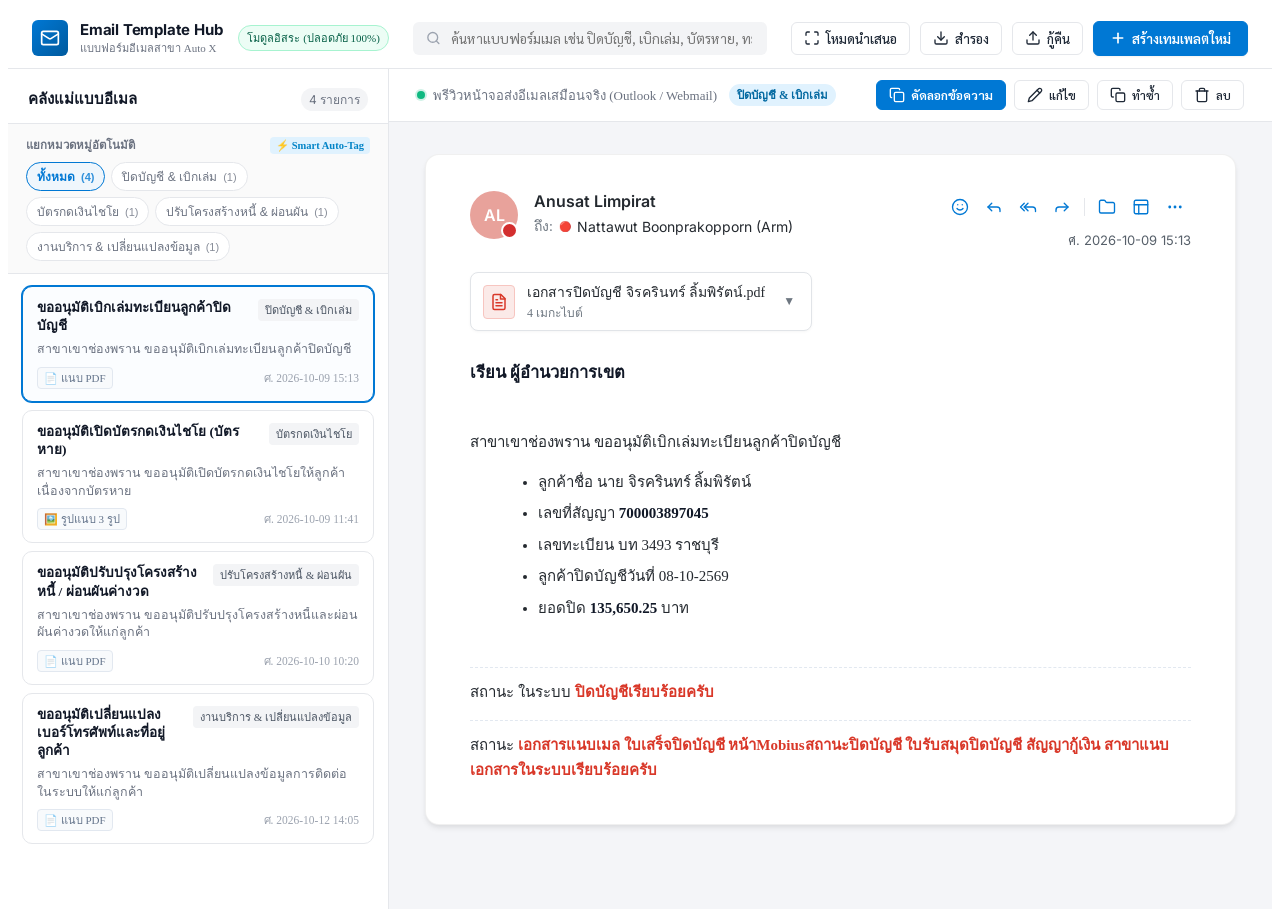
==== email-templates.html @ 595d5ddd "feat: เพิ่มโมดูลรวบรวมรูปแบบอีเมล Outlook และขออนุมัติ พร้อมระบบวางข้อความและเริ่มหน้าเปล่า" ====
<!DOCTYPE html>
<html lang="th">
<head>
  <meta charset="UTF-8">
  <meta name="viewport" content="width=device-width, initial-scale=1.0">
  <title>Email Template Hub — ศูนย์รวมรูปแบบอีเมลสาขาเงินไชโย</title>
  <meta name="description" content="ระบบจัดการและจำลองรูปแบบอีเมลสาขาเพื่อการนำเสนอและขออนุมัติ แยกหมวดหมู่อัตโนมัติ คัดลอกไปใช้งานได้ทันที">
  <link rel="preconnect" href="https://fonts.googleapis.com">
  <link rel="preconnect" href="https://fonts.gstatic.com" crossorigin>
  <link href="https://fonts.googleapis.com/css2?family=Sarabun:wght@300;400;500;600;700&family=Inter:wght@400;500;600;700&display=swap" rel="stylesheet">
  <link rel="stylesheet" href="email-templates.css">
</head>
<body>

  <!-- Top App Bar -->
  <header class="app-header">
    <div class="header-left">
      <div class="app-logo">
        <div class="logo-badge">
          <svg xmlns="http://www.w3.org/2000/svg" width="20" height="20" viewBox="0 0 24 24" fill="none" stroke="currentColor" stroke-width="2" stroke-linecap="round" stroke-linejoin="round"><rect width="20" height="16" x="2" y="4" rx="2"/><path d="m22 7-8.97 5.7a1.94 1.94 0 0 1-2.06 0L2 7"/></svg>
        </div>
        <div class="logo-titles">
          <span class="logo-brand">Email Template Hub</span>
          <span class="logo-sub">แบบฟอร์มอีเมลสาขา Auto X</span>
        </div>
      </div>
      <span class="tag-standalone">โมดูลอิสระ (ปลอดภัย 100%)</span>
    </div>

    <div class="header-center">
      <div class="search-box">
        <svg xmlns="http://www.w3.org/2000/svg" width="16" height="16" viewBox="0 0 24 24" fill="none" stroke="currentColor" stroke-width="2.2" stroke-linecap="round" stroke-linejoin="round"><circle cx="11" cy="11" r="8"/><path d="m21 21-4.3-4.3"/></svg>
        <input type="text" id="global-search" placeholder="ค้นหาแบบฟอร์มเมล เช่น ปิดบัญชี, เบิกเล่ม, บัตรหาย, ทะเบียน...">
        <button id="clear-search" class="btn-icon-subtle" title="ล้างการค้นหา" style="display:none;">✕</button>
      </div>
    </div>

    <div class="header-right">
      <button id="btn-presentation-mode" class="header-action-btn" title="เปิดโหมดนำเสนอเต็มจอ (Focus / Fullscreen)">
        <svg xmlns="http://www.w3.org/2000/svg" width="16" height="16" viewBox="0 0 24 24" fill="none" stroke="currentColor" stroke-width="2" stroke-linecap="round" stroke-linejoin="round"><path d="M8 3H5a2 2 0 0 0-2 2v3"/><path d="M21 8V5a2 2 0 0 0-2-2h-3"/><path d="M3 16v3a2 2 0 0 0 2 2h3"/><path d="M16 21h3a2 2 0 0 0 2-2v-3"/></svg>
        <span>โหมดนำเสนอ</span>
      </button>

      <button id="btn-export-data" class="header-action-btn" title="สำรองข้อมูลทั้งหมด (Export JSON)">
        <svg xmlns="http://www.w3.org/2000/svg" width="16" height="16" viewBox="0 0 24 24" fill="none" stroke="currentColor" stroke-width="2" stroke-linecap="round" stroke-linejoin="round"><path d="M21 15v4a2 2 0 0 1-2 2H5a2 2 0 0 1-2-2v-4"/><polyline points="7 10 12 15 17 10"/><line x1="12" x2="12" y1="15" y2="3"/></svg>
        <span>สำรอง</span>
      </button>

      <button id="btn-import-data" class="header-action-btn" title="กู้คืนข้อมูล (Import JSON)">
        <svg xmlns="http://www.w3.org/2000/svg" width="16" height="16" viewBox="0 0 24 24" fill="none" stroke="currentColor" stroke-width="2" stroke-linecap="round" stroke-linejoin="round"><path d="M12 3v12"/><polyline points="17 8 12 3 7 8"/><path d="M21 15v4a2 2 0 0 1-2 2H5a2 2 0 0 1-2-2v-4"/></svg>
        <span>กู้คืน</span>
      </button>
      <input type="file" id="file-import-input" accept=".json" style="display:none;">

      <button id="btn-new-template" class="btn-primary" title="เพิ่มแบบฟอร์มอีเมลใหม่">
        <svg xmlns="http://www.w3.org/2000/svg" width="16" height="16" viewBox="0 0 24 24" fill="none" stroke="currentColor" stroke-width="2.5" stroke-linecap="round" stroke-linejoin="round"><line x1="12" y1="5" x2="12" y2="19"></line><line x1="5" y1="12" x2="19" y2="12"></line></svg>
        <span>สร้างเทมเพลตใหม่</span>
      </button>
    </div>
  </header>

  <!-- Main Work Area -->
  <div class="app-layout" id="app-layout">
    
    <!-- Sidebar: Template Catalog & Auto-Categories -->
    <aside class="app-sidebar" id="app-sidebar">
      <div class="sidebar-header">
        <div class="sidebar-title-row">
          <span class="sidebar-title">คลังแม่แบบอีเมล</span>
          <span class="badge-count" id="total-template-count">0 รายการ</span>
        </div>
      </div>

      <!-- Category Filter Pills (Auto-generated) -->
      <div class="category-nav-section">
        <div class="category-nav-label">
          <span>แยกหมวดหมู่อัตโนมัติ</span>
          <span class="auto-tag-indicator">⚡ Smart Auto-Tag</span>
        </div>
        <div class="category-pills" id="category-pills">
          <!-- Rendered by JS -->
        </div>
      </div>

      <!-- Template List Items -->
      <div class="template-list-scroll">
        <div class="template-list" id="template-list">
          <!-- Rendered by JS -->
        </div>
        <div class="empty-list" id="empty-list" style="display:none;">
          <p>ไม่พบรูปแบบอีเมลที่ค้นหา</p>
          <small>ลองเปลี่ยนคำค้นหา หรือกดปุ่ม "สร้างเทมเพลตใหม่"</small>
        </div>
      </div>
    </aside>

    <!-- Main Content: Realistic Email Preview Stage -->
    <main class="preview-stage">
      
      <!-- Sticky Action Bar for Email -->
      <div class="preview-toolbar">
        <div class="toolbar-left">
          <span class="preview-mode-tag">
            <span class="live-dot"></span> พรีวิวหน้าจอส่งอีเมลเสมือนจริง (Outlook / Webmail)
          </span>
          <span class="current-cat-badge" id="preview-category-badge">หมวดหมู่</span>
        </div>
        <div class="toolbar-right">
          <button id="btn-copy-email" class="tool-btn tool-btn-primary" title="คัดลอกข้อความทั้งหมดพร้อมรูปแบบ ไปวางใน Outlook ได้ทันที">
            <svg xmlns="http://www.w3.org/2000/svg" width="16" height="16" viewBox="0 0 24 24" fill="none" stroke="currentColor" stroke-width="2" stroke-linecap="round" stroke-linejoin="round"><rect width="14" height="14" x="8" y="8" rx="2" ry="2"/><path d="M4 16c-1.1 0-2-.9-2-2V4c0-1.1.9-2 2-2h10c1.1 0 2 .9 2 2"/></svg>
            <span>คัดลอกข้อความ</span>
          </button>

          <button id="btn-edit-current" class="tool-btn" title="แก้ไขข้อมูลเทมเพลตนี้">
            <svg xmlns="http://www.w3.org/2000/svg" width="16" height="16" viewBox="0 0 24 24" fill="none" stroke="currentColor" stroke-width="2" stroke-linecap="round" stroke-linejoin="round"><path d="M17 3a2.85 2.83 0 1 1 4 4L7.5 20.5 2 22l1.5-5.5Z"/><path d="m15 5 4 4"/></svg>
            <span>แก้ไข</span>
          </button>

          <button id="btn-duplicate-current" class="tool-btn" title="คัดลอกเป็นเทมเพลตใหม่">
            <svg xmlns="http://www.w3.org/2000/svg" width="16" height="16" viewBox="0 0 24 24" fill="none" stroke="currentColor" stroke-width="2" stroke-linecap="round" stroke-linejoin="round"><rect width="13" height="13" x="9" y="9" rx="2" ry="2"/><path d="M5 15H4a2 2 0 0 1-2-2V4a2 2 0 0 1 2-2h9a2 2 0 0 1 2 2v1"/></svg>
            <span>ทำซ้ำ</span>
          </button>

          <button id="btn-delete-current" class="tool-btn tool-btn-danger" title="ลบเทมเพลตนี้">
            <svg xmlns="http://www.w3.org/2000/svg" width="16" height="16" viewBox="0 0 24 24" fill="none" stroke="currentColor" stroke-width="2" stroke-linecap="round" stroke-linejoin="round"><path d="M3 6h18"/><path d="M19 6v14c0 1-1 2-2 2H7c-1 0-2-1-2-2V6"/><path d="M8 6V4c0-1 1-2 2-2h4c1 0 2 1 2 2v2"/></svg>
            <span>ลบ</span>
          </button>
        </div>
      </div>

      <!-- The Realistic Outlook Mail Container (Matches User's Screenshots Exactly!) -->
      <div class="mail-viewport-wrapper">
        <div class="outlook-mail-card" id="outlook-mail-card">
          
          <!-- Empty State (When starting blank / no template selected) -->
          <div class="mail-empty-state" id="mail-empty-state" style="display:none;text-align:center;padding:50px 20px;">
            <div style="font-size:46px;margin-bottom:12px;">📋</div>
            <h3 style="font-size:18px;font-weight:700;color:#1e293b;margin-bottom:8px;">หน้าเปล่าพร้อมใช้งาน (รวบรวมอีเมล)</h3>
            <p style="font-size:14px;color:#64748b;max-width:440px;margin:0 auto 20px;line-height:1.6;">
              นำข้อความอีเมลที่คุณเคยส่งไว้ใน Outlook มาแปะวางเพื่อรวบรวมจัดเก็บไว้ที่นี่ได้ทันที คัดลอกและค้นหาง่าย
            </p>
            <button type="button" id="btn-empty-add-first" class="btn-primary" style="margin:0 auto;display:inline-flex;align-items:center;gap:6px;cursor:pointer;padding:10px 22px;">
              <svg xmlns="http://www.w3.org/2000/svg" width="16" height="16" viewBox="0 0 24 24" fill="none" stroke="currentColor" stroke-width="2.5" stroke-linecap="round" stroke-linejoin="round"><line x1="12" y1="5" x2="12" y2="19"></line><line x1="5" y1="12" x2="19" y2="12"></line></svg>
              <span>+ แปะข้อความอีเมลของคุณ</span>
            </button>
            <div style="margin-top:20px;">
              <button type="button" id="btn-empty-restore-samples" style="background:none;border:none;color:#94a3b8;font-size:12.5px;cursor:pointer;text-decoration:underline;">
                (หรือคลิกที่นี่หากต้องการโหลดแม่แบบตัวอย่างกลับมา)
              </button>
            </div>
          </div>

          <!-- Active Mail Content -->
          <div id="mail-card-content">
            <!-- Email Header Row -->
            <div class="mail-header-row">
              <div class="mail-avatar-col">
                <div class="user-avatar" id="view-avatar">AL</div>
                <span class="user-status-dot"></span>
              </div>

              <div class="mail-meta-col">
                <div class="mail-sender-line">
                  <span class="sender-name" id="view-sender-name">Anusat Limpirat</span>
                </div>
                <div class="mail-recipient-line">
                  <span class="recipient-label">ถึง:</span>
                  <span class="recipient-badge-dot">🔴</span>
                  <span class="recipient-name" id="view-recipient-name">Nattawut Boonprakopporn (Arm)</span>
                </div>
              </div>

              <div class="mail-actions-col">
                <div class="mail-quick-icons">
                  <button class="mail-icon-btn" title="ถูกใจ/ความรู้สึก">
                    <svg xmlns="http://www.w3.org/2000/svg" width="18" height="18" viewBox="0 0 24 24" fill="none" stroke="currentColor" stroke-width="1.8" stroke-linecap="round" stroke-linejoin="round"><circle cx="12" cy="12" r="10"/><path d="M8 14s1.5 2 4 2 4-2 4-2"/><line x1="9" y1="9" x2="9.01" y2="9"/><line x1="15" y1="9" x2="15.01" y2="9"/></svg>
                  </button>
                  <button class="mail-icon-btn" title="ตอบกลับ">
                    <svg xmlns="http://www.w3.org/2000/svg" width="18" height="18" viewBox="0 0 24 24" fill="none" stroke="currentColor" stroke-width="1.8" stroke-linecap="round" stroke-linejoin="round"><polyline points="9 17 4 12 9 7"/><path d="M20 18v-2a4 4 0 0 0-4-4H4"/></svg>
                  </button>
                  <button class="mail-icon-btn" title="ตอบกลับทุกคน">
                    <svg xmlns="http://www.w3.org/2000/svg" width="18" height="18" viewBox="0 0 24 24" fill="none" stroke="currentColor" stroke-width="1.8" stroke-linecap="round" stroke-linejoin="round"><polyline points="7 17 2 12 7 7"/><polyline points="12 17 7 12 12 7"/><path d="M22 18v-2a4 4 0 0 0-4-4H7"/></svg>
                  </button>
                  <button class="mail-icon-btn" title="ส่งต่อ">
                    <svg xmlns="http://www.w3.org/2000/svg" width="18" height="18" viewBox="0 0 24 24" fill="none" stroke="currentColor" stroke-width="1.8" stroke-linecap="round" stroke-linejoin="round"><polyline points="15 17 20 12 15 7"/><path d="M4 18v-2a4 4 0 0 1 4-4h12"/></svg>
                  </button>
                  <span class="icon-divider"></span>
                  <button class="mail-icon-btn" title="ย้ายโฟลเดอร์">
                    <svg xmlns="http://www.w3.org/2000/svg" width="18" height="18" viewBox="0 0 24 24" fill="none" stroke="currentColor" stroke-width="1.8" stroke-linecap="round" stroke-linejoin="round"><path d="M20 20a2 2 0 0 0 2-2V8a2 2 0 0 0-2-2h-7.9a2 2 0 0 1-1.69-.9L9.6 3.9A2 2 0 0 0 7.93 3H4a2 2 0 0 0-2 2v13a2 2 0 0 0 2 2Z"/></svg>
                  </button>
                  <button class="mail-icon-btn" title="แอปอื่นๆ">
                    <svg xmlns="http://www.w3.org/2000/svg" width="18" height="18" viewBox="0 0 24 24" fill="none" stroke="currentColor" stroke-width="1.8" stroke-linecap="round" stroke-linejoin="round"><rect width="18" height="18" x="3" y="3" rx="2"/><path d="M3 9h18"/><path d="M9 21V9"/></svg>
                  </button>
                  <button class="mail-icon-btn" title="คำสั่งเพิ่มเติม">
                    <svg xmlns="http://www.w3.org/2000/svg" width="18" height="18" viewBox="0 0 24 24" fill="none" stroke="currentColor" stroke-width="1.8" stroke-linecap="round" stroke-linejoin="round"><circle cx="12" cy="12" r="1"/><circle cx="19" cy="12" r="1"/><circle cx="5" cy="12" r="1"/></svg>
                  </button>
                </div>
                <div class="mail-timestamp" id="view-timestamp">ศ. 2026-10-09 15:13</div>
              </div>
            </div>

            <!-- Attachments Section (Smart switcher: PDF Pill vs Image Gallery) -->
            <div class="mail-attachments-container" id="mail-attachments-container">
              <!-- Dynamic Attachment Content -->
            </div>

            <!-- Email Body Content -->
            <div class="mail-body-content" id="mail-body-content">
              <!-- Rendered by JS -->
            </div>
          </div>

        </div>
      </div>
    </main>
  </div>

  <!-- Modal: Create / Edit Template -->
  <div class="modal-overlay" id="edit-modal" style="display:none;">
    <div class="modal-container">
      <div class="modal-header">
        <div class="modal-title-group">
          <h3 id="modal-title">📝 เพิ่มรูปแบบอีเมล (วางข้อความได้ทันที)</h3>
          <p class="modal-desc">นำข้อความอีเมลที่เคยส่งมาแปะวางลงในช่องเพื่อรวบรวมจัดเก็บได้ทันที</p>
        </div>
        <button class="btn-close-modal" id="btn-close-modal" aria-label="ปิดหน้าต่าง">✕</button>
      </div>

      <div class="modal-body" style="padding: 20px 24px;">
        <form id="template-form" onsubmit="event.preventDefault(); saveTemplateFromForm();">
          <input type="hidden" id="form-template-id">

          <!-- Row 1: Title and Auto-Category -->
          <div class="form-grid-2" style="margin-bottom: 14px;">
            <div class="form-group" style="margin-bottom:0;">
              <label for="form-title">ชื่อเรื่อง / หัวข้อการขออนุมัติ <span class="required">*</span></label>
              <input type="text" id="form-title" class="form-input" placeholder="พิมพ์ชื่อเรื่อง หรือปล่อยว่างให้ระบบดึงจากข้อความอัตโนมัติ" required>
            </div>
            <div class="form-group" style="margin-bottom:0;">
              <label for="form-category">
                หมวดหมู่
                <span class="auto-tag-badge" id="auto-detected-badge">⚡ ตรวจจับอัตโนมัติ</span>
              </label>
              <div class="input-with-action">
                <input type="text" id="form-category" class="form-input" placeholder="ระบบจะวิเคราะห์จากข้อความให้อัตโนมัติ">
                <button type="button" id="btn-suggest-cat" class="btn-subtle" title="วิเคราะห์หมวด">✨ วิเคราะห์</button>
              </div>
            </div>
          </div>

          <!-- Big Blank Paste Textarea -->
          <div class="form-group" style="margin-bottom: 14px;">
            <label for="form-raw-body" style="display:flex;justify-content:space-between;align-items:center;margin-bottom:6px;">
              <span style="font-size:13.5px;font-weight:600;color:#1e293b;">ข้อความอีเมล (หน้าเปล่า วางข้อความที่นี่) <span class="required">*</span></span>
              <span style="font-size:12px;color:#f26522;font-weight:600;">📋 แปะข้อความเมลที่เคยส่งได้ทั้งก้อน (Ctrl + V)</span>
            </label>
            <textarea id="form-raw-body" class="form-input" rows="11" style="font-family:inherit;font-size:14px;line-height:1.65;padding:12px 14px;" placeholder="แปะข้อความอีเมลที่นี่ได้เลย เช่น:

เรียน ผู้อำนวยการเขต

สาขาเขาช่องพราน ขออนุมัติเบิกเล่มทะเบียนลูกค้าปิดบัญชี
• ลูกค้าชื่อ นาย จิรครินทร์ ลิ้มพิรัตน์
• เลขที่สัญญา 700003897045
• เลขทะเบียน บท 3493 ราชบุรี
• ยอดปิด 135,650.25 บาท

สถานะ ในระบบ ปิดบัญชีเรียบร้อยครับ" required></textarea>
          </div>

          <!-- Optional Accordion for Metadata (Sender, Recipient, Attachments) -->
          <details style="margin-top:10px;background:#f8fafc;border:1px solid #e2e8f0;border-radius:10px;padding:10px 14px;">
            <summary style="font-size:13px;font-weight:600;color:#64748b;cursor:pointer;user-select:none;">
              ⚙️ ตั้งค่าเพิ่มเติม (ชื่อผู้ส่ง, ผู้รับ, เอกสารแนบ - ไม่ระบุก็ได้)
            </summary>
            
            <div style="margin-top:14px;">
              <div class="form-grid-2">
                <div class="form-group">
                  <label for="form-sender">ชื่อผู้ส่ง (และตัวย่อ)</label>
                  <div class="form-subgrid">
                    <input type="text" id="form-sender-avatar" class="form-input text-center" style="max-width:65px;" placeholder="AL" maxlength="3">
                    <input type="text" id="form-sender" class="form-input" placeholder="เช่น Anusat Limpirat">
                  </div>
                </div>
                <div class="form-group">
                  <label for="form-recipient">ชื่อผู้รับ</label>
                  <input type="text" id="form-recipient" class="form-input" placeholder="เช่น Nattawut Boonprakopporn (Arm)">
                </div>
              </div>

              <div class="form-group">
                <label>รูปแบบเอกสารแนบ</label>
                <div class="radio-pill-group">
                  <label class="radio-pill">
                    <input type="radio" name="attachment_type" value="none" checked>
                    <span>ไม่มีเอกสารแนบ</span>
                  </label>
                  <label class="radio-pill">
                    <input type="radio" name="attachment_type" value="file">
                    <span>📄 แนบไฟล์ PDF</span>
                  </label>
                  <label class="radio-pill">
                    <input type="radio" name="attachment_type" value="gallery">
                    <span>🖼️ แกลเลอรีรูปภาพ</span>
                  </label>
                </div>
              </div>

              <div id="attachment-file-fields" class="form-group sub-panel" style="display:none;">
                <div class="form-grid-2">
                  <div>
                    <label for="form-doc-name">ชื่อไฟล์เอกสาร</label>
                    <input type="text" id="form-doc-name" class="form-input" placeholder="เอกสารแนบ.pdf">
                  </div>
                  <div>
                    <label for="form-doc-size">ขนาดไฟล์</label>
                    <input type="text" id="form-doc-size" class="form-input" placeholder="4 เมกะไบต์">
                  </div>
                </div>
              </div>

              <div id="attachment-gallery-fields" class="form-group sub-panel" style="display:none;">
                <label>แกลเลอรีภาพแนบ (3 รูป)</label>
                <div class="form-grid-3">
                  <div>
                    <label class="sub-label">รูปที่ 1</label>
                    <input type="text" id="form-img1-label" class="form-input" placeholder="รูปถ่ายลูกค้า">
                  </div>
                  <div>
                    <label class="sub-label">รูปที่ 2</label>
                    <input type="text" id="form-img2-label" class="form-input" placeholder="รูปบัตรไชโย">
                  </div>
                  <div>
                    <label class="sub-label">รูปที่ 3</label>
                    <input type="text" id="form-img3-label" class="form-input" placeholder="รูปเอกสารคำขอ">
                  </div>
                </div>
              </div>
            </div>
          </details>

        </form>
      </div>

      <div class="modal-footer">
        <button type="button" class="btn-secondary" id="btn-cancel-modal">ยกเลิก</button>
        <button type="button" class="btn-primary" id="btn-save-template">
          <svg xmlns="http://www.w3.org/2000/svg" width="16" height="16" viewBox="0 0 24 24" fill="none" stroke="currentColor" stroke-width="2" stroke-linecap="round" stroke-linejoin="round"><path d="M19 21H5a2 2 0 0 1-2-2V5a2 2 0 0 1 2-2h11l5 5v11a2 2 0 0 1-2 2z"/><polyline points="17 21 17 13 7 13 7 21"/><polyline points="7 3 7 8 15 8"/></svg>
          <span>บันทึกแบบฟอร์ม</span>
        </button>
      </div>
    </div>
  </div>

  <!-- Lightbox for Image Zoom -->
  <div class="lightbox-overlay" id="lightbox-overlay" style="display:none;">
    <div class="lightbox-content">
      <button class="lightbox-close" id="lightbox-close">✕</button>
      <img id="lightbox-img" src="" alt="ภาพขยาย">
      <div class="lightbox-caption" id="lightbox-caption"></div>
    </div>
  </div>

  <!-- Toast Notification -->
  <div class="toast-notification" id="toast"></div>

  <!-- Presentation Exit Floating Bar -->
  <div class="presentation-exit-bar" id="presentation-exit-bar" style="display:none;">
    <span>📺 โหมดนำเสนอเต็มจอ (Presentation View)</span>
    <button id="btn-exit-presentation" class="btn-exit-pres">ออกจากโหมดนำเสนอ (Esc)</button>
  </div>

  <script src="email-templates.js"></script>
</body>
</html>
---- email-templates.css ----
:root {
  --font-base: 'IBM Plex Sans Thai', 'Sarabun', -apple-system, BlinkMacSystemFont, 'Segoe UI', Roboto, sans-serif;
  --font-en: 'Inter', -apple-system, BlinkMacSystemFont, sans-serif;

  /* Color Palette */
  --bg-app: #f4f5f8;
  --bg-sidebar: #ffffff;
  --bg-card: #ffffff;
  --border-subtle: #e5e7eb;
  --border-hover: #d1d5db;
  
  --text-main: #1f2937;
  --text-muted: #6b7280;
  --text-dim: #9ca3af;
  
  --primary: #0078d4;           /* Outlook / Office Blue */
  --primary-hover: #106ebe;
  --primary-light: #eff6fc;
  
  --brand-orange: #f26522;      /* เงินไชโย Orange */
  --danger-red: #d32f2f;        /* Status Red like the examples */
  --success-green: #107c41;

  --avatar-bg: #e8a29b;         /* Coral / Salmon pink from user image */
  --avatar-text: #ffffff;

  --shadow-sm: 0 1px 2px rgba(0, 0, 0, 0.05);
  --shadow-md: 0 4px 6px -1px rgba(0, 0, 0, 0.08), 0 2px 4px -1px rgba(0, 0, 0, 0.04);
  --shadow-lg: 0 10px 15px -3px rgba(0, 0, 0, 0.1), 0 4px 6px -2px rgba(0, 0, 0, 0.05);

  --radius-sm: 6px;
  --radius-md: 10px;
  --radius-lg: 14px;
}

/* ==========================================================================
   Email Templates Section (Integrated on Homepage)
   ========================================================================== */

.email-templates-section {
  margin-top: 48px;
  margin-bottom: 56px;
  scroll-margin-top: 100px;
}

.email-hub-card {
  background: var(--bg-surface, #ffffff);
  border: 1.5px solid var(--border-light, rgba(124, 92, 252, 0.08));
  border-radius: 24px;
  box-shadow: 0 4px 20px rgba(0, 0, 0, 0.03);
  overflow: hidden;
  transition: all 0.3s ease;
}

.email-hub-card.highlight {
  border-color: #f26522;
  box-shadow: 0 0 0 4px rgba(242, 101, 34, 0.18);
}

.email-hub-topbar {
  display: flex;
  align-items: center;
  justify-content: space-between;
  padding: 16px 24px;
  border-bottom: 1px solid var(--border-subtle, #e5e7eb);
  background: #fafbfe;
  gap: 16px;
  flex-wrap: wrap;
}

.email-filter-pills-row {
  display: flex;
  align-items: center;
  gap: 12px;
  flex-wrap: wrap;
}

.email-search-input-wrap {
  position: relative;
  display: flex;
  align-items: center;
  background: #ffffff;
  border: 1px solid var(--border-subtle, #e5e7eb);
  border-radius: 999px;
  padding: 6px 14px;
  min-width: 260px;
  transition: all 0.2s;
}

.email-search-input-wrap:focus-within {
  border-color: #f26522;
  box-shadow: 0 0 0 3px rgba(242, 101, 34, 0.12);
}

.email-search-input-wrap svg {
  color: var(--text-dim, #9ca3af);
  margin-right: 8px;
}

.email-search-input-wrap input {
  border: none;
  outline: none;
  font-family: inherit;
  font-size: 13px;
  color: #1f2937;
  width: 100%;
  background: transparent;
}

.email-hub-columns {
  display: flex;
  min-height: 600px;
}

.email-hub-list-pane {
  width: 360px;
  border-right: 1px solid var(--border-subtle, #e5e7eb);
  background: #ffffff;
  display: flex;
  flex-direction: column;
  flex-shrink: 0;
}

.email-hub-preview-pane {
  flex: 1;
  background: #f8fafc;
  display: flex;
  flex-direction: column;
  overflow-y: auto;
}

@media (max-width: 900px) {
  .email-hub-columns {
    flex-direction: column;
  }
  .email-hub-list-pane {
    width: 100%;
    border-right: none;
    border-bottom: 1px solid var(--border-subtle);
    max-height: 280px;
  }
}

/* ==========================================================================
   Top Header
   ========================================================================== */

.app-header {
  height: 60px;
  background: #ffffff;
  border-bottom: 1px solid var(--border-subtle);
  display: flex;
  align-items: center;
  justify-content: space-between;
  padding: 0 24px;
  z-index: 10;
  flex-shrink: 0;
}

.header-left {
  display: flex;
  align-items: center;
  gap: 16px;
}

.app-logo {
  display: flex;
  align-items: center;
  gap: 12px;
}

.logo-badge {
  width: 36px;
  height: 36px;
  border-radius: var(--radius-sm);
  background: linear-gradient(135deg, #0078d4, #005a9e);
  color: #fff;
  display: flex;
  align-items: center;
  justify-content: center;
}

.logo-titles {
  display: flex;
  flex-direction: column;
}

.logo-brand {
  font-family: var(--font-en);
  font-weight: 700;
  font-size: 15px;
  color: #111827;
  letter-spacing: -0.2px;
}

.logo-sub {
  font-size: 11px;
  color: var(--text-muted);
}

.tag-standalone {
  font-size: 11px;
  padding: 3px 8px;
  background-color: #ecfdf5;
  color: #065f46;
  border: 1px solid #a7f3d0;
  border-radius: 999px;
  font-weight: 500;
}

.header-center {
  flex: 1;
  max-width: 440px;
  margin: 0 24px;
}

.search-box {
  position: relative;
  display: flex;
  align-items: center;
  background: #f3f4f6;
  border: 1px solid transparent;
  border-radius: var(--radius-sm);
  padding: 6px 12px;
  transition: all 0.2s;
}

.search-box:focus-within {
  background: #ffffff;
  border-color: var(--primary);
  box-shadow: 0 0 0 2px rgba(0, 120, 212, 0.15);
}

.search-box svg {
  color: var(--text-dim);
  margin-right: 8px;
}

.search-box input {
  border: none;
  background: transparent;
  width: 100%;
  font-size: 13.5px;
  font-family: var(--font-base);
  color: var(--text-main);
  outline: none;
}

.header-right {
  display: flex;
  align-items: center;
  gap: 10px;
}

.header-action-btn {
  display: inline-flex;
  align-items: center;
  gap: 6px;
  padding: 7px 12px;
  background: transparent;
  border: 1px solid var(--border-subtle);
  border-radius: var(--radius-sm);
  font-size: 13px;
  font-weight: 500;
  font-family: var(--font-base);
  color: var(--text-main);
  cursor: pointer;
  transition: all 0.15s;
}

.header-action-btn:hover {
  background: #f9fafb;
  border-color: var(--border-hover);
}

.btn-primary {
  display: inline-flex;
  align-items: center;
  gap: 6px;
  padding: 8px 16px;
  background: var(--primary);
  border: 1px solid var(--primary);
  border-radius: var(--radius-sm);
  color: #ffffff;
  font-size: 13px;
  font-weight: 600;
  font-family: var(--font-base);
  cursor: pointer;
  box-shadow: var(--shadow-sm);
  transition: all 0.15s;
}

.btn-primary:hover {
  background: var(--primary-hover);
}

.btn-icon-subtle {
  background: none;
  border: none;
  color: var(--text-muted);
  cursor: pointer;
  font-size: 13px;
  padding: 2px 6px;
}

/* ==========================================================================
   App Layout (Sidebar + Preview Stage)
   ========================================================================== */

.app-layout {
  display: flex;
  flex: 1;
  height: calc(100vh - 60px);
  overflow: hidden;
}

/* ==========================================================================
   Sidebar: Catalog & Auto-Categories
   ========================================================================== */

.app-sidebar {
  width: 380px;
  background: var(--bg-sidebar);
  border-right: 1px solid var(--border-subtle);
  display: flex;
  flex-direction: column;
  flex-shrink: 0;
  overflow: hidden;
}

.sidebar-header {
  padding: 18px 20px 12px;
  border-bottom: 1px solid var(--border-subtle);
}

.sidebar-title-row {
  display: flex;
  align-items: center;
  justify-content: space-between;
}

.sidebar-title {
  font-size: 15px;
  font-weight: 700;
  color: #111827;
}

.badge-count {
  font-size: 12px;
  padding: 2px 8px;
  background: #f3f4f6;
  border-radius: 999px;
  color: var(--text-muted);
  font-family: var(--font-en);
}

/* Category Navigation Filter Pills */
.category-nav-section {
  padding: 12px 18px;
  background: #fafafa;
  border-bottom: 1px solid var(--border-subtle);
}

.category-nav-label {
  display: flex;
  align-items: center;
  justify-content: space-between;
  font-size: 11.5px;
  font-weight: 600;
  color: var(--text-muted);
  margin-bottom: 8px;
}

.auto-tag-indicator {
  color: #0284c7;
  background: #e0f2fe;
  padding: 2px 6px;
  border-radius: 4px;
  font-size: 10.5px;
  font-weight: 600;
}

.category-pills {
  display: flex;
  flex-wrap: wrap;
  gap: 6px;
  max-height: 100px;
  overflow-y: auto;
}

.cat-pill {
  padding: 4px 10px;
  background: #ffffff;
  border: 1px solid var(--border-subtle);
  border-radius: 999px;
  font-size: 12px;
  color: var(--text-muted);
  cursor: pointer;
  transition: all 0.15s;
  display: flex;
  align-items: center;
  gap: 6px;
  white-space: nowrap;
}

.cat-pill:hover {
  border-color: var(--primary);
  color: var(--primary);
}

.cat-pill.active {
  background: var(--primary-light);
  border-color: var(--primary);
  color: var(--primary);
  font-weight: 600;
}

.cat-pill-count {
  font-size: 11px;
  opacity: 0.8;
}

/* Template List */
.template-list-scroll {
  flex: 1;
  overflow-y: auto;
  padding: 12px 14px;
}

.template-list {
  display: flex;
  flex-direction: column;
  gap: 8px;
}

.template-item-card {
  padding: 12px 14px;
  background: #ffffff;
  border: 1px solid var(--border-subtle);
  border-radius: var(--radius-md);
  cursor: pointer;
  transition: all 0.15s;
  position: relative;
}

.template-item-card:hover {
  border-color: var(--border-hover);
  box-shadow: var(--shadow-sm);
  transform: translateY(-1px);
}

.template-item-card.active {
  border-color: var(--primary);
  background: #fbfdff;
  box-shadow: 0 0 0 1px var(--primary);
}

.item-top {
  display: flex;
  align-items: flex-start;
  justify-content: space-between;
  gap: 8px;
  margin-bottom: 6px;
}

.item-title {
  font-size: 13.5px;
  font-weight: 600;
  color: #111827;
  line-height: 1.35;
}

.item-cat-tag {
  font-size: 11px;
  padding: 2px 7px;
  background: #f3f4f6;
  border-radius: 4px;
  color: #4b5563;
  white-space: nowrap;
  flex-shrink: 0;
}

.item-snippet {
  font-size: 12.5px;
  color: var(--text-muted);
  display: -webkit-box;
  -webkit-line-clamp: 2;
  -webkit-box-orient: vertical;
  overflow: hidden;
  line-height: 1.4;
  margin-bottom: 8px;
}

.item-bottom {
  display: flex;
  align-items: center;
  justify-content: space-between;
  font-size: 11.5px;
  color: var(--text-dim);
}

.item-badge-pill {
  display: inline-flex;
  align-items: center;
  gap: 4px;
  background: #f8fafc;
  border: 1px solid #e2e8f0;
  border-radius: 4px;
  padding: 1px 6px;
  font-size: 11px;
  color: #64748b;
}

.empty-list {
  padding: 40px 20px;
  text-align: center;
  color: var(--text-muted);
}

.empty-list small {
  display: block;
  margin-top: 6px;
  color: var(--text-dim);
}

/* ==========================================================================
   Preview Stage & Outlook Realistic Card
   ========================================================================== */

.preview-stage {
  flex: 1;
  display: flex;
  flex-direction: column;
  background: var(--bg-app);
  overflow-y: auto;
}

.preview-toolbar {
  height: 52px;
  background: #ffffff;
  border-bottom: 1px solid var(--border-subtle);
  display: flex;
  align-items: center;
  justify-content: space-between;
  padding: 0 28px;
  position: sticky;
  top: 0;
  z-index: 5;
}

.toolbar-left {
  display: flex;
  align-items: center;
  gap: 12px;
}

.preview-mode-tag {
  font-size: 13px;
  font-weight: 500;
  color: var(--text-muted);
  display: flex;
  align-items: center;
  gap: 8px;
}

.live-dot {
  width: 8px;
  height: 8px;
  background-color: #10b981;
  border-radius: 50%;
  box-shadow: 0 0 0 2px rgba(16, 185, 129, 0.2);
}

.current-cat-badge {
  font-size: 11.5px;
  padding: 2px 8px;
  background: #e0f2fe;
  color: #0369a1;
  border-radius: 999px;
  font-weight: 600;
}

.toolbar-right {
  display: flex;
  align-items: center;
  gap: 8px;
}

.tool-btn {
  display: inline-flex;
  align-items: center;
  gap: 6px;
  padding: 6px 12px;
  background: #ffffff;
  border: 1px solid var(--border-subtle);
  border-radius: var(--radius-sm);
  font-size: 12.5px;
  font-weight: 500;
  font-family: var(--font-base);
  color: var(--text-main);
  cursor: pointer;
  transition: all 0.15s;
}

.tool-btn:hover {
  background: #f9fafb;
  border-color: var(--border-hover);
}

.tool-btn-primary {
  background: var(--primary);
  border-color: var(--primary);
  color: #ffffff;
  font-weight: 600;
}

.tool-btn-primary:hover {
  background: var(--primary-hover);
}

.tool-btn-danger:hover {
  color: var(--danger-red);
  border-color: #fca5a5;
  background: #fef2f2;
}

/* Mail Viewport Center Container */
.mail-viewport-wrapper {
  padding: 32px 36px;
  display: flex;
  justify-content: center;
}

/* The Outlook Canvas (Directly replicates User's visual style) */
.outlook-mail-card {
  width: 100%;
  max-width: 860px;
  background: #ffffff;
  border-radius: var(--radius-lg);
  box-shadow: var(--shadow-md);
  border: 1px solid rgba(0, 0, 0, 0.06);
  padding: 36px 44px;
  transition: all 0.2s ease;
}

/* 1. Email Header */
.mail-header-row {
  display: flex;
  align-items: flex-start;
  gap: 16px;
  margin-bottom: 24px;
}

.mail-avatar-col {
  position: relative;
  flex-shrink: 0;
}

.user-avatar {
  width: 48px;
  height: 48px;
  border-radius: 50%;
  background: var(--avatar-bg);
  color: #ffffff;
  display: flex;
  align-items: center;
  justify-content: center;
  font-family: var(--font-en);
  font-weight: 600;
  font-size: 16px;
}

.user-status-dot {
  position: absolute;
  bottom: 0;
  right: 0;
  width: 13px;
  height: 13px;
  background-color: var(--danger-red);
  border: 2px solid #ffffff;
  border-radius: 50%;
}

.mail-meta-col {
  flex: 1;
  display: flex;
  flex-direction: column;
  gap: 4px;
}

.mail-sender-line .sender-name {
  font-size: 16px;
  font-weight: 600;
  color: #24292f;
  font-family: var(--font-en), var(--font-base);
}

.mail-recipient-line {
  display: flex;
  align-items: center;
  gap: 6px;
  font-size: 14px;
  color: #57606a;
}

.recipient-label {
  color: #6e7781;
}

.recipient-badge-dot {
  font-size: 10px;
}

.recipient-name {
  color: #24292f;
  font-family: var(--font-en), var(--font-base);
}

.mail-actions-col {
  display: flex;
  flex-direction: column;
  align-items: flex-end;
  gap: 8px;
}

.mail-quick-icons {
  display: flex;
  align-items: center;
  gap: 2px;
}

.mail-icon-btn {
  width: 32px;
  height: 32px;
  display: flex;
  align-items: center;
  justify-content: center;
  background: transparent;
  border: none;
  border-radius: 4px;
  color: #0078d4;
  cursor: pointer;
  transition: background 0.15s;
}

.mail-icon-btn:hover {
  background: #f3f4f6;
}

.icon-divider {
  width: 1px;
  height: 18px;
  background: #e5e7eb;
  margin: 0 4px;
}

.mail-timestamp {
  font-size: 13px;
  color: #57606a;
  font-family: var(--font-en), var(--font-base);
}

/* 2. Attachments */
.mail-attachments-container {
  margin-bottom: 28px;
}

/* Single PDF Pill Attachment (Example 1) */
.attachment-pill-card {
  display: inline-flex;
  align-items: center;
  gap: 12px;
  padding: 8px 16px 8px 12px;
  background: #ffffff;
  border: 1px solid #e1e4e8;
  border-radius: 8px;
  box-shadow: 0 1px 3px rgba(0,0,0,0.04);
  cursor: pointer;
  transition: border-color 0.15s, box-shadow 0.15s;
}

.attachment-pill-card:hover {
  border-color: #c8cbd0;
  box-shadow: 0 2px 6px rgba(0,0,0,0.08);
}

.pdf-icon-box {
  width: 30px;
  height: 32px;
  background: #fbeae8;
  border-radius: 4px;
  display: flex;
  align-items: center;
  justify-content: center;
  color: #d93829;
  font-size: 16px;
  border: 1px solid #f7c5c0;
}

.attachment-info {
  display: flex;
  flex-direction: column;
}

.attachment-filename {
  font-size: 14px;
  font-weight: 500;
  color: #24292f;
  max-width: 320px;
  white-space: nowrap;
  overflow: hidden;
  text-overflow: ellipsis;
}

.attachment-size {
  font-size: 12px;
  color: #6e7781;
}

.attachment-arrow {
  color: #6e7781;
  font-size: 12px;
  margin-left: 6px;
}

/* Image Attachment Gallery (Example 2) */
.image-gallery-container {
  display: flex;
  flex-direction: column;
  gap: 12px;
}

.gallery-grid {
  display: grid;
  grid-template-columns: repeat(3, 1fr);
  gap: 12px;
  max-width: 600px;
}

.gallery-item {
  border-radius: 8px;
  overflow: hidden;
  aspect-ratio: 4 / 3;
  background: #eef1f5;
  border: 1px solid #e1e4e8;
  position: relative;
  cursor: pointer;
  transition: transform 0.2s, box-shadow 0.2s;
}

.gallery-item:hover {
  transform: scale(1.02);
  box-shadow: var(--shadow-md);
}

.gallery-item img {
  width: 100%;
  height: 100%;
  object-fit: cover;
  display: block;
}

.gallery-caption-overlay {
  position: absolute;
  bottom: 0;
  left: 0;
  right: 0;
  background: linear-gradient(to top, rgba(0,0,0,0.7), transparent);
  color: #ffffff;
  padding: 8px 10px 4px;
  font-size: 11.5px;
  font-weight: 500;
}

.gallery-meta-bar {
  display: flex;
  align-items: center;
  gap: 16px;
  font-size: 13px;
  color: #57606a;
}

.gallery-action-link {
  display: inline-flex;
  align-items: center;
  gap: 6px;
  color: #57606a;
  text-decoration: none;
  cursor: pointer;
}

.gallery-action-link:hover {
  color: var(--primary);
  text-decoration: underline;
}

/* 3. Email Body Content */
.mail-body-content {
  font-size: 15px;
  line-height: 1.7;
  color: #24292f;
}

.mail-salutation {
  font-size: 16.5px;
  font-weight: 700;
  margin-bottom: 18px;
  color: #111827;
}

.mail-subject-intro {
  font-size: 15.5px;
  font-weight: 600;
  margin-bottom: 16px;
  color: #1f2937;
  line-height: 1.6;
}

.mail-bullet-list {
  list-style-type: disc;
  margin-left: 28px;
  margin-bottom: 22px;
  display: flex;
  flex-direction: column;
  gap: 6px;
}

.mail-bullet-list li {
  font-size: 15px;
  color: #24292f;
}

.mail-bullet-list strong {
  font-weight: 700;
  color: #111827;
}

.mail-status-box {
  margin-top: 20px;
  padding-top: 16px;
  border-top: 1px dashed #e5e7eb;
}

.status-highlight-line {
  font-size: 15px;
  margin-bottom: 8px;
}

.status-highlight-text {
  color: var(--danger-red);
  font-weight: 700;
}

.mail-footer-notes {
  font-size: 14.5px;
  color: #374151;
  line-height: 1.6;
}

/* ==========================================================================
   Presentation Mode (Focus / Projection)
   ========================================================================== */

body.presentation-mode {
  background: #111827;
}

body.presentation-mode .app-header,
body.presentation-mode .app-sidebar,
body.presentation-mode .preview-toolbar {
  display: none !important;
}

body.presentation-mode .app-layout {
  height: 100vh;
}

body.presentation-mode .preview-stage {
  background: #111827;
  padding: 40px 20px;
  align-items: center;
  justify-content: center;
}

body.presentation-mode .outlook-mail-card {
  box-shadow: 0 25px 50px -12px rgba(0, 0, 0, 0.5);
  transform: scale(1.05);
}

.presentation-exit-bar {
  position: fixed;
  bottom: 24px;
  left: 50%;
  transform: translateX(-50%);
  background: rgba(31, 41, 55, 0.95);
  backdrop-filter: blur(8px);
  border: 1px solid rgba(255, 255, 255, 0.15);
  padding: 10px 20px;
  border-radius: 999px;
  display: flex;
  align-items: center;
  gap: 16px;
  color: #ffffff;
  font-size: 13.5px;
  z-index: 100;
  box-shadow: 0 10px 25px rgba(0,0,0,0.3);
}

.btn-exit-pres {
  padding: 6px 14px;
  background: #ffffff;
  color: #111827;
  border: none;
  border-radius: 999px;
  font-size: 12.5px;
  font-weight: 600;
  cursor: pointer;
}

/* ==========================================================================
   Modals & Drawers
   ========================================================================== */

#edit-modal {
  position: fixed;
  inset: 0;
  background: rgba(15, 23, 42, 0.65);
  backdrop-filter: blur(6px);
  display: none;
  align-items: center;
  justify-content: center;
  padding: 20px;
  z-index: 10050 !important;
  opacity: 0;
  visibility: hidden;
  pointer-events: none;
  transition: opacity 0.2s ease, visibility 0.2s ease;
}

#edit-modal.open {
  opacity: 1 !important;
  visibility: visible !important;
  pointer-events: auto !important;
  display: flex !important;
}

#edit-modal .modal-container {
  background: #ffffff;
  width: 100%;
  max-width: 720px;
  max-height: 90vh;
  border-radius: var(--radius-lg);
  display: flex;
  flex-direction: column;
  box-shadow: var(--shadow-lg);
  overflow: hidden;
  position: relative;
  z-index: 10051 !important;
  opacity: 1 !important;
  transform: translateY(0) scale(1) !important;
}

.modal-header {
  padding: 20px 24px;
  border-bottom: 1px solid var(--border-subtle);
  display: flex;
  align-items: flex-start;
  justify-content: space-between;
}

.modal-title-group h3 {
  font-size: 17px;
  font-weight: 700;
  color: #111827;
}

.modal-desc {
  font-size: 12.5px;
  color: var(--text-muted);
  margin-top: 2px;
}

.btn-close-modal {
  background: none;
  border: none;
  font-size: 18px;
  color: var(--text-dim);
  cursor: pointer;
  padding: 4px;
  border-radius: 4px;
}

.btn-close-modal:hover {
  color: var(--text-main);
  background: #f3f4f6;
}

.modal-body {
  padding: 24px;
  overflow-y: auto;
  flex: 1;
}

.modal-footer {
  padding: 16px 24px;
  background: #fafafa;
  border-top: 1px solid var(--border-subtle);
  display: flex;
  align-items: center;
  justify-content: flex-end;
  gap: 12px;
}

.btn-secondary {
  padding: 8px 16px;
  background: #ffffff;
  border: 1px solid var(--border-subtle);
  border-radius: var(--radius-sm);
  font-size: 13.5px;
  font-weight: 500;
  font-family: var(--font-base);
  color: var(--text-main);
  cursor: pointer;
}

.btn-secondary:hover {
  background: #f9fafb;
}

/* Forms */
.form-group {
  margin-bottom: 18px;
}

.form-group label {
  display: block;
  font-size: 13px;
  font-weight: 600;
  color: #374151;
  margin-bottom: 6px;
}

.required {
  color: var(--danger-red);
}

.form-input {
  width: 100%;
  padding: 9px 12px;
  border: 1px solid var(--border-subtle);
  border-radius: var(--radius-sm);
  font-size: 13.5px;
  font-family: var(--font-base);
  color: var(--text-main);
  transition: all 0.15s;
}

.form-input:focus {
  outline: none;
  border-color: var(--primary);
  box-shadow: 0 0 0 3px rgba(0, 120, 212, 0.12);
}

.form-grid-2 {
  display: grid;
  grid-template-columns: 1fr 1fr;
  gap: 16px;
}

.form-grid-3 {
  display: grid;
  grid-template-columns: repeat(3, 1fr);
  gap: 12px;
}

.form-subgrid {
  display: flex;
  gap: 8px;
}

.input-with-action {
  display: flex;
  gap: 8px;
}

.btn-subtle {
  padding: 8px 12px;
  background: #f0f9ff;
  border: 1px solid #bae6fd;
  border-radius: var(--radius-sm);
  color: #0284c7;
  font-size: 12px;
  font-weight: 600;
  cursor: pointer;
  white-space: nowrap;
}

.btn-subtle:hover {
  background: #e0f2fe;
}

.auto-tag-badge {
  font-size: 11px;
  background: #e0f2fe;
  color: #0369a1;
  padding: 2px 6px;
  border-radius: 4px;
  margin-left: 6px;
  font-weight: 500;
}

.radio-pill-group {
  display: flex;
  gap: 10px;
  flex-wrap: wrap;
}

.radio-pill {
  display: inline-flex;
  align-items: center;
  gap: 6px;
  padding: 8px 14px;
  background: #f8fafc;
  border: 1px solid var(--border-subtle);
  border-radius: var(--radius-sm);
  font-size: 13px;
  cursor: pointer;
  transition: all 0.15s;
}

.radio-pill input {
  cursor: pointer;
}

.radio-pill:hover {
  background: #f1f5f9;
}

.sub-panel {
  background: #f8fafc;
  border: 1px solid #e2e8f0;
  border-radius: var(--radius-sm);
  padding: 14px;
  margin-top: -6px;
}

.sub-label {
  font-size: 12px !important;
  color: #64748b !important;
}

.field-hint {
  display: block;
  font-size: 11.5px;
  color: var(--text-muted);
  margin-top: 4px;
}

.mt-2 {
  margin-top: 8px;
}

.text-center {
  text-align: center;
}

/* Lightbox Modal */
.lightbox-overlay {
  position: fixed;
  inset: 0;
  background: rgba(0,0,0,0.85);
  display: flex;
  align-items: center;
  justify-content: center;
  z-index: 100;
}

.lightbox-content {
  position: relative;
  max-width: 90vw;
  max-height: 90vh;
  display: flex;
  flex-direction: column;
  align-items: center;
}

.lightbox-content img {
  max-width: 100%;
  max-height: 80vh;
  border-radius: 8px;
  box-shadow: 0 10px 30px rgba(0,0,0,0.5);
}

.lightbox-close {
  position: absolute;
  top: -40px;
  right: 0;
  background: none;
  border: none;
  color: #fff;
  font-size: 24px;
  cursor: pointer;
}

.lightbox-caption {
  color: #fff;
  margin-top: 12px;
  font-size: 14px;
}

/* Toast */
.toast-notification {
  position: fixed;
  bottom: 24px;
  right: 24px;
  background: #1f2937;
  color: #ffffff;
  padding: 12px 20px;
  border-radius: var(--radius-sm);
  font-size: 13.5px;
  box-shadow: var(--shadow-lg);
  z-index: 1000;
  opacity: 0;
  transform: translateY(10px);
  transition: all 0.2s ease-out;
  pointer-events: none;
}

.toast-notification.show {
  opacity: 1;
  transform: translateY(0);
}

/* Animations */
@keyframes fadeIn {
  from { opacity: 0; }
  to { opacity: 1; }
}

/* Responsive */
@media (max-width: 1024px) {
  .app-sidebar {
    width: 320px;
  }
  .gallery-grid {
    grid-template-columns: repeat(2, 1fr);
  }
}

/* Blank State & Quick Paste Enhancements */
.mail-empty-state {
  border: 2px dashed #e2e8f0;
  border-radius: 12px;
  background: #fcfdfe;
  transition: all 0.2s ease;
}

.mail-empty-state:hover {
  border-color: #cbd5e1;
  background: #f8fafc;
}

#btn-clear-sample {
  color: #ef4444 !important;
  border-color: #fecaca !important;
  background: #fef2f2 !important;
  transition: all 0.2s;
}

#btn-clear-sample:hover {
  background: #fee2e2 !important;
  border-color: #fca5a5 !important;
}

#btn-restore-sample {
  color: #ea580c !important;
  border-color: #fed7aa !important;
  background: #fff7ed !important;
  transition: all 0.2s;
}

#btn-restore-sample:hover {
  background: #ffedd5 !important;
  border-color: #fdba74 !important;
}

#form-raw-body {
  border: 1.5px solid #cbd5e1;
  transition: all 0.2s ease;
  font-family: inherit;
  font-size: 14.5px;
  line-height: 1.7;
}

#form-raw-body:focus {
  border-color: #f26522 !important;
  box-shadow: 0 0 0 3px rgba(242, 101, 34, 0.15) !important;
  outline: none;
}
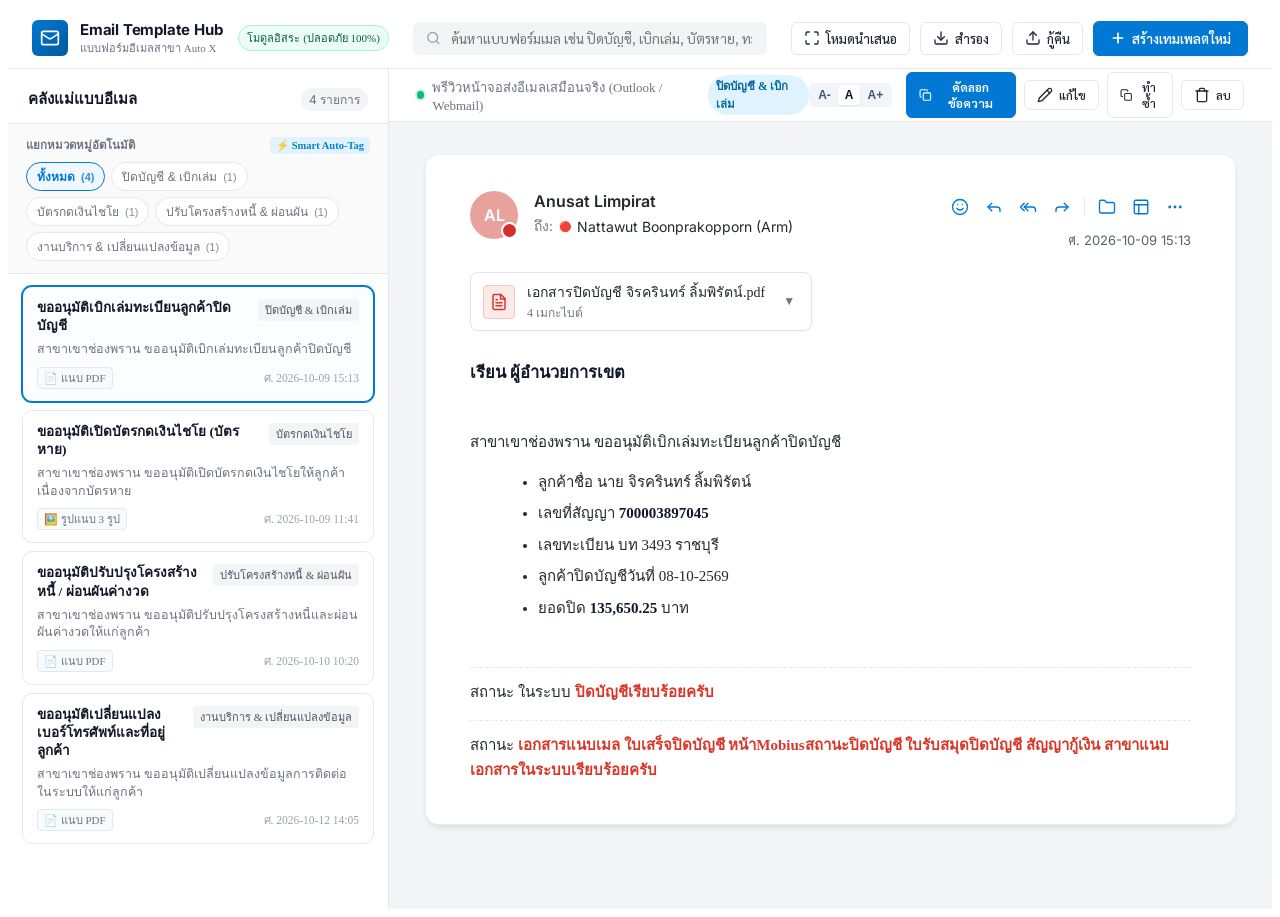
==== commit d4cc276f: "feat: Add rich text formatting toolbar, color picker, highlights, auto magic formatting, font zoom, " ====
--- a/email-templates.html
+++ b/email-templates.html
@@ -106,6 +106,13 @@
           <span class="current-cat-badge" id="preview-category-badge">หมวดหมู่</span>
         </div>
         <div class="toolbar-right">
+          <!-- Zoom Font Controls -->
+          <div class="zoom-btn-group" title="ปรับขนาดตัวอักษร">
+            <button type="button" class="zoom-btn" id="btn-zoom-sm" title="ตัวอักษรเล็ก">A-</button>
+            <button type="button" class="zoom-btn active" id="btn-zoom-md" title="ตัวอักษรปกติ">A</button>
+            <button type="button" class="zoom-btn" id="btn-zoom-lg" title="ตัวอักษรใหญ่">A+</button>
+          </div>
+
           <button id="btn-copy-email" class="tool-btn tool-btn-primary" title="คัดลอกข้อความทั้งหมดพร้อมรูปแบบ ไปวางใน Outlook ได้ทันที">
             <svg xmlns="http://www.w3.org/2000/svg" width="16" height="16" viewBox="0 0 24 24" fill="none" stroke="currentColor" stroke-width="2" stroke-linecap="round" stroke-linejoin="round"><rect width="14" height="14" x="8" y="8" rx="2" ry="2"/><path d="M4 16c-1.1 0-2-.9-2-2V4c0-1.1.9-2 2-2h10c1.1 0 2 .9 2 2"/></svg>
             <span>คัดลอกข้อความ</span>
@@ -248,23 +255,88 @@
             </div>
           </div>
 
-          <!-- Big Blank Paste Textarea -->
+          <!-- Rich Formatting Toolbar & Blank Paste Editor -->
           <div class="form-group" style="margin-bottom: 14px;">
-            <label for="form-raw-body" style="display:flex;justify-content:space-between;align-items:center;margin-bottom:6px;">
-              <span style="font-size:13.5px;font-weight:600;color:#1e293b;">ข้อความอีเมล (หน้าเปล่า วางข้อความที่นี่) <span class="required">*</span></span>
-              <span style="font-size:12px;color:#f26522;font-weight:600;">📋 แปะข้อความเมลที่เคยส่งได้ทั้งก้อน (Ctrl + V)</span>
+            <label style="display:flex;justify-content:space-between;align-items:center;margin-bottom:6px;">
+              <span style="font-size:13.5px;font-weight:600;color:#1e293b;">ข้อความอีเมล & จัดฟอร์แมตสี <span class="required">*</span></span>
+              <span style="font-size:12px;color:#f26522;font-weight:600;">📋 แปะข้อความ (Ctrl + V) แล้วไฮไลต์ข้อความเพื่อเปลี่ยนสีได้ทันที</span>
             </label>
-            <textarea id="form-raw-body" class="form-input" rows="11" style="font-family:inherit;font-size:14px;line-height:1.65;padding:12px 14px;" placeholder="แปะข้อความอีเมลที่นี่ได้เลย เช่น:
-
-เรียน ผู้อำนวยการเขต
-
-สาขาเขาช่องพราน ขออนุมัติเบิกเล่มทะเบียนลูกค้าปิดบัญชี
-• ลูกค้าชื่อ นาย จิรครินทร์ ลิ้มพิรัตน์
-• เลขที่สัญญา 700003897045
-• เลขทะเบียน บท 3493 ราชบุรี
-• ยอดปิด 135,650.25 บาท
-
-สถานะ ในระบบ ปิดบัญชีเรียบร้อยครับ" required></textarea>
+
+            <!-- Toolbar Ribbon -->
+            <div class="editor-toolbar-wrap">
+              <div class="formatting-toolbar" id="formatting-toolbar">
+                <!-- Group 1: Style -->
+                <div class="fmt-group">
+                  <button type="button" class="fmt-tool-btn" data-cmd="bold" title="ตัวหนา (Ctrl+B)"><b>B</b></button>
+                  <button type="button" class="fmt-tool-btn" data-cmd="italic" title="ตัวเอียง (Ctrl+I)"><i>I</i></button>
+                  <button type="button" class="fmt-tool-btn" data-cmd="underline" title="ขีดเส้นใต้ (Ctrl+U)"><u>U</u></button>
+                </div>
+
+                <div class="fmt-divider"></div>
+
+                <!-- Group 2: Font Colors -->
+                <div class="fmt-group">
+                  <span class="fmt-title">สีตัวอักษร:</span>
+                  <button type="button" class="fmt-color-dot" data-color="#d93829" style="background:#d93829;" title="สีแดง (ปิดบัญชี/ยอดเงิน)"></button>
+                  <button type="button" class="fmt-color-dot" data-color="#ea580c" style="background:#ea580c;" title="สีส้ม (Auto X)"></button>
+                  <button type="button" class="fmt-color-dot" data-color="#16a34a" style="background:#16a34a;" title="สีเขียว (อนุมัติแล้ว)"></button>
+                  <button type="button" class="fmt-color-dot" data-color="#0078d4" style="background:#0078d4;" title="สีน้ำเงิน (Outlook)"></button>
+                  <button type="button" class="fmt-color-dot" data-color="#7c3aed" style="background:#7c3aed;" title="สีม่วง"></button>
+                  <button type="button" class="fmt-color-dot" data-color="#1e293b" style="background:#1e293b;" title="สีดำเข้มปกติ"></button>
+                  <label class="fmt-custom-color-label" title="เลือกสีอื่นๆ">
+                    <input type="color" id="picker-text-color" value="#d93829">
+                    <span>🎨</span>
+                  </label>
+                </div>
+
+                <div class="fmt-divider"></div>
+
+                <!-- Group 3: Highlights -->
+                <div class="fmt-group">
+                  <span class="fmt-title">ไฮไลต์:</span>
+                  <button type="button" class="fmt-hl-dot" data-hl="#fef08a" style="background:#fef08a;" title="ไฮไลต์เหลือง"></button>
+                  <button type="button" class="fmt-hl-dot" data-hl="#fee2e2" style="background:#fee2e2;" title="ไฮไลต์ชมพู/แดงอ่อน"></button>
+                  <button type="button" class="fmt-hl-dot" data-hl="#dcfce7" style="background:#dcfce7;" title="ไฮไลต์เขียวอ่อน"></button>
+                  <button type="button" class="fmt-hl-dot" data-hl="#e0f2fe" style="background:#e0f2fe;" title="ไฮไลต์ฟ้าอ่อน"></button>
+                  <button type="button" class="fmt-hl-dot fmt-clear-hl" data-hl="transparent" title="ล้างสีไฮไลต์">✕</button>
+                </div>
+
+                <div class="fmt-divider"></div>
+
+                <!-- Group 4: Bullets & Lists -->
+                <div class="fmt-group">
+                  <button type="button" class="fmt-tool-btn" data-cmd="insertUnorderedList" title="จุดไข่ปลา Bullet">• รายการ</button>
+                </div>
+
+                <!-- Group 5: Magic Auto-Color Button -->
+                <div class="fmt-group" style="margin-left:auto;">
+                  <button type="button" class="fmt-magic-btn" id="btn-magic-format" title="คลิก 1 ครั้ง เพื่อใส่สีแดงสถานะและตัวหนาเลขสัญญา/ยอดเงินให้อัตโนมัติ">
+                    ✨ จัดสี & รูปแบบอัตโนมัติ
+                  </button>
+                </div>
+              </div>
+            </div>
+
+            <!-- Quick Template Insertion Chips -->
+            <div class="fmt-quick-chips">
+              <span class="chips-label">⚡ แทรกรูปแบบด่วน:</span>
+              <button type="button" class="fmt-chip chip-red" data-insert="<span style='color:#d93829;font-weight:700;'>สถานะ ในระบบ ปิดบัญชีเรียบร้อยครับ</span>">
+                🔴 ปิดบัญชีเรียบร้อย
+              </button>
+              <button type="button" class="fmt-chip chip-green" data-insert="<span style='color:#16a34a;font-weight:700;'>สถานะ ในระบบ อนุมัติเรียบร้อยครับ</span>">
+                🟢 อนุมัติเรียบร้อย
+              </button>
+              <button type="button" class="fmt-chip chip-orange" data-insert="<span style='color:#ea580c;font-weight:700;'>สถานะ รอผู้อำนวยการเขตพิจารณาอนุมัติครับ</span>">
+                🟠 รอพิจารณา
+              </button>
+              <button type="button" class="fmt-chip" data-insert="• ">
+                • จุดไข่ปลา
+              </button>
+            </div>
+
+            <!-- Rich Editable Area -->
+            <div id="form-rich-editor" class="form-rich-editor" contenteditable="true" spellcheck="false" data-placeholder="แปะข้อความอีเมลที่นี่ได้เลยครับ (Ctrl + V)... ลากคลุมข้อความเพื่อเลือกเปลี่ยนสีหรือทำตัวหนาได้ทันที"></div>
+            <textarea id="form-raw-body" style="display:none;"></textarea>
           </div>
 
           <!-- Optional Accordion for Metadata (Sender, Recipient, Attachments) -->
--- a/email-templates.css
+++ b/email-templates.css
@@ -1398,3 +1398,311 @@
   outline: none;
 }
 
+/* ==========================================================================
+   Email Editor Formatting Toolbar & Rich Editor
+   ========================================================================== */
+
+.editor-toolbar-wrap {
+  background: #f8fafc;
+  border: 1.5px solid #cbd5e1;
+  border-bottom: none;
+  border-top-left-radius: 8px;
+  border-top-right-radius: 8px;
+  padding: 8px 12px;
+}
+
+.formatting-toolbar {
+  display: flex;
+  align-items: center;
+  flex-wrap: wrap;
+  gap: 8px;
+}
+
+.fmt-group {
+  display: inline-flex;
+  align-items: center;
+  gap: 4px;
+}
+
+.fmt-title {
+  font-size: 11.5px;
+  font-weight: 600;
+  color: #64748b;
+  margin-right: 2px;
+}
+
+.fmt-divider {
+  width: 1px;
+  height: 20px;
+  background-color: #cbd5e1;
+  margin: 0 4px;
+}
+
+.fmt-tool-btn {
+  width: 30px;
+  height: 30px;
+  display: inline-flex;
+  align-items: center;
+  justify-content: center;
+  background: #ffffff;
+  border: 1px solid #cbd5e1;
+  border-radius: 6px;
+  font-size: 13.5px;
+  color: #1e293b;
+  cursor: pointer;
+  transition: all 0.15s ease;
+}
+
+.fmt-tool-btn:hover {
+  background: #f1f5f9;
+  border-color: #94a3b8;
+  color: #0f172a;
+}
+
+.fmt-tool-btn:active {
+  transform: translateY(1px);
+}
+
+.fmt-color-dot {
+  width: 22px;
+  height: 22px;
+  border-radius: 50%;
+  border: 2px solid #ffffff;
+  box-shadow: 0 0 0 1px rgba(0, 0, 0, 0.2);
+  cursor: pointer;
+  transition: transform 0.15s ease, box-shadow 0.15s ease;
+}
+
+.fmt-color-dot:hover {
+  transform: scale(1.22);
+  box-shadow: 0 0 0 2.5px #f26522;
+}
+
+.fmt-custom-color-label {
+  display: inline-flex;
+  align-items: center;
+  justify-content: center;
+  width: 26px;
+  height: 26px;
+  border-radius: 6px;
+  background: #ffffff;
+  border: 1px solid #cbd5e1;
+  cursor: pointer;
+  font-size: 13px;
+  position: relative;
+  overflow: hidden;
+  transition: border-color 0.15s;
+}
+
+.fmt-custom-color-label:hover {
+  border-color: #f26522;
+}
+
+.fmt-custom-color-label input[type="color"] {
+  position: absolute;
+  opacity: 0;
+  width: 100%;
+  height: 100%;
+  cursor: pointer;
+  top: 0;
+  left: 0;
+}
+
+.fmt-hl-dot {
+  width: 22px;
+  height: 22px;
+  border-radius: 4px;
+  border: 1px solid rgba(0, 0, 0, 0.15);
+  cursor: pointer;
+  transition: transform 0.15s ease;
+}
+
+.fmt-hl-dot:hover {
+  transform: scale(1.2);
+}
+
+.fmt-clear-hl {
+  display: inline-flex;
+  align-items: center;
+  justify-content: center;
+  font-size: 11px;
+  font-weight: 700;
+  color: #64748b;
+  background: #ffffff !important;
+  border: 1px dashed #94a3b8 !important;
+}
+
+.fmt-magic-btn {
+  display: inline-flex;
+  align-items: center;
+  gap: 5px;
+  padding: 6px 12px;
+  font-size: 12px;
+  font-weight: 600;
+  color: #ffffff;
+  background: linear-gradient(135deg, #f26522 0%, #ea580c 100%);
+  border: none;
+  border-radius: 6px;
+  cursor: pointer;
+  box-shadow: 0 1px 2px rgba(242, 101, 34, 0.25);
+  transition: all 0.15s ease;
+}
+
+.fmt-magic-btn:hover {
+  filter: brightness(1.08);
+  box-shadow: 0 2px 6px rgba(242, 101, 34, 0.35);
+}
+
+/* Quick insertion chips */
+.fmt-quick-chips {
+  display: flex;
+  align-items: center;
+  gap: 6px;
+  flex-wrap: wrap;
+  padding: 6px 12px;
+  background: #f1f5f9;
+  border: 1.5px solid #cbd5e1;
+  border-top: 1px dashed #cbd5e1;
+  border-bottom: none;
+}
+
+.chips-label {
+  font-size: 11px;
+  font-weight: 600;
+  color: #64748b;
+}
+
+.fmt-chip {
+  display: inline-flex;
+  align-items: center;
+  gap: 4px;
+  padding: 3px 9px;
+  font-size: 11.5px;
+  font-weight: 600;
+  border-radius: 999px;
+  border: 1px solid #cbd5e1;
+  background: #ffffff;
+  color: #334155;
+  cursor: pointer;
+  transition: all 0.15s ease;
+}
+
+.fmt-chip:hover {
+  transform: translateY(-1px);
+  box-shadow: 0 1px 3px rgba(0, 0, 0, 0.08);
+}
+
+.chip-red {
+  color: #dc2626 !important;
+  border-color: #fecaca !important;
+  background: #fef2f2 !important;
+}
+
+.chip-red:hover {
+  background: #fee2e2 !important;
+}
+
+.chip-green {
+  color: #16a34a !important;
+  border-color: #bbf7d0 !important;
+  background: #f0fdf4 !important;
+}
+
+.chip-green:hover {
+  background: #dcfce7 !important;
+}
+
+.chip-orange {
+  color: #ea580c !important;
+  border-color: #fed7aa !important;
+  background: #fff7ed !important;
+}
+
+.chip-orange:hover {
+  background: #ffedd5 !important;
+}
+
+/* Rich editable content area */
+.form-rich-editor {
+  min-height: 220px;
+  max-height: 380px;
+  overflow-y: auto;
+  padding: 14px 16px;
+  background: #ffffff;
+  border: 1.5px solid #cbd5e1;
+  border-bottom-left-radius: 8px;
+  border-bottom-right-radius: 8px;
+  font-family: inherit;
+  font-size: 14.5px;
+  line-height: 1.7;
+  color: #1e293b;
+  outline: none;
+  transition: border-color 0.2s, box-shadow 0.2s;
+  white-space: pre-wrap;
+}
+
+.form-rich-editor:focus {
+  border-color: #f26522 !important;
+  box-shadow: 0 0 0 3px rgba(242, 101, 34, 0.15) !important;
+}
+
+.form-rich-editor:empty:before {
+  content: attr(data-placeholder);
+  color: #94a3b8;
+  pointer-events: none;
+}
+
+.form-rich-editor ul {
+  padding-left: 24px;
+  margin: 6px 0;
+}
+
+.form-rich-editor ol {
+  padding-left: 24px;
+  margin: 6px 0;
+}
+
+.form-rich-editor p {
+  margin-bottom: 6px;
+}
+
+/* Font size modes in Outlook Preview */
+.mail-body-content.zoom-large {
+  font-size: 17px !important;
+  line-height: 1.85 !important;
+}
+
+.mail-body-content.zoom-small {
+  font-size: 13.5px !important;
+  line-height: 1.6 !important;
+}
+
+/* Zoom switcher in preview toolbar */
+.zoom-btn-group {
+  display: inline-flex;
+  align-items: center;
+  background: #f1f5f9;
+  border-radius: 6px;
+  padding: 2px;
+  margin-right: 6px;
+}
+
+.zoom-btn {
+  border: none;
+  background: transparent;
+  padding: 3px 7px;
+  font-size: 12px;
+  font-weight: 600;
+  color: #475569;
+  border-radius: 4px;
+  cursor: pointer;
+  transition: all 0.15s;
+}
+
+.zoom-btn.active {
+  background: #ffffff;
+  color: #0f172a;
+  box-shadow: 0 1px 2px rgba(0, 0, 0, 0.08);
+}
+
+
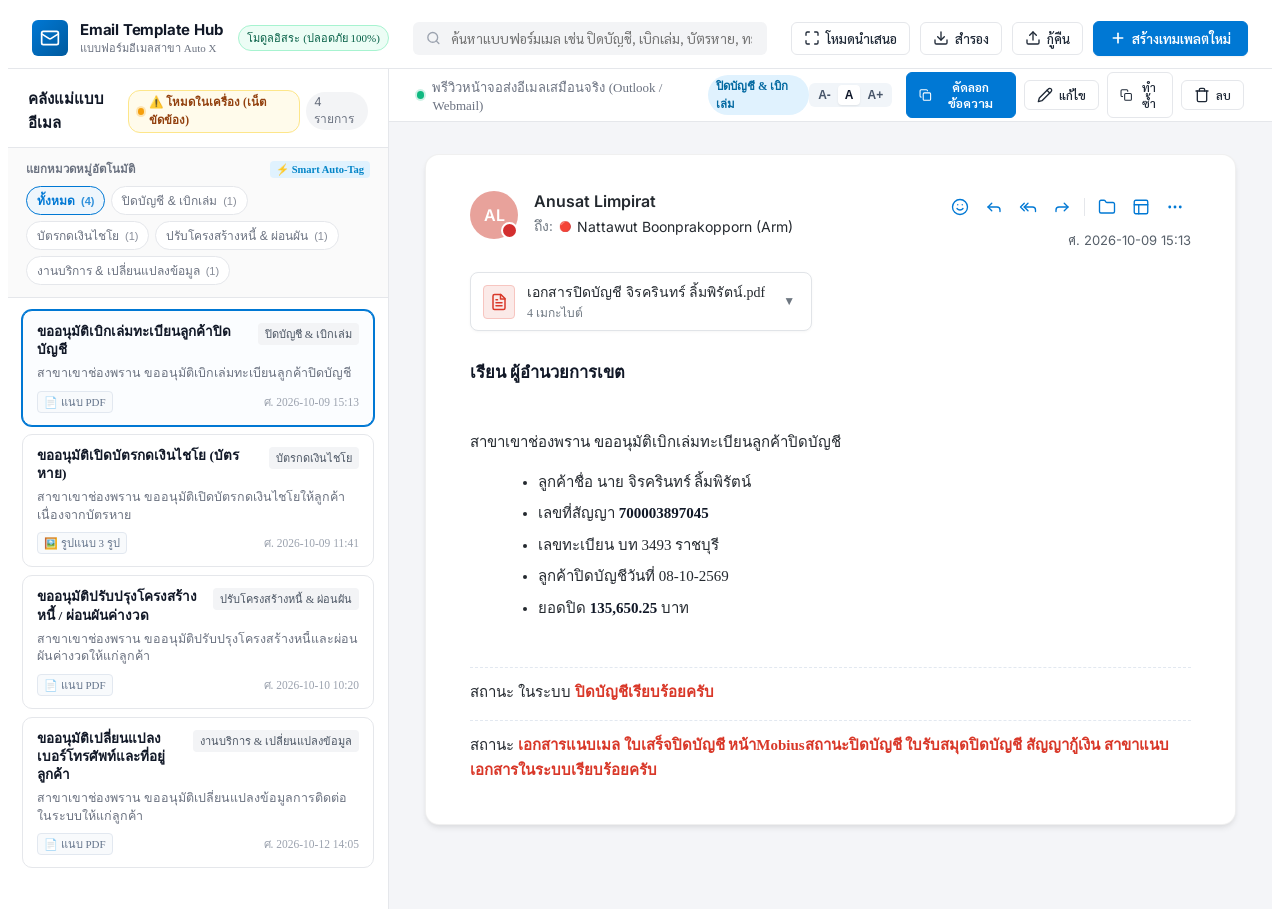
==== commit e002dd5d: "feat: Connect email templates to Supabase Cloud with automatic realtime sync across all devices" ====
--- a/email-templates.html
+++ b/email-templates.html
@@ -67,7 +67,13 @@
       <div class="sidebar-header">
         <div class="sidebar-title-row">
           <span class="sidebar-title">คลังแม่แบบอีเมล</span>
-          <span class="badge-count" id="total-template-count">0 รายการ</span>
+          <div style="display:flex;align-items:center;gap:6px;">
+            <span class="cloud-sync-badge local" id="email-cloud-status-badge" title="เชื่อมต่อ Cloud กลาง">
+              <span class="cloud-sync-dot"></span>
+              <span>☁️ Cloud ซิงค์</span>
+            </span>
+            <span class="badge-count" id="total-template-count">0 รายการ</span>
+          </div>
         </div>
       </div>
 
@@ -442,6 +448,9 @@
     <button id="btn-exit-presentation" class="btn-exit-pres">ออกจากโหมดนำเสนอ (Esc)</button>
   </div>
 
+  <script src="https://cdn.jsdelivr.net/npm/@supabase/supabase-js@2"></script>
+  <script src="config.js"></script>
+  <script src="cloud-storage.js"></script>
   <script src="email-templates.js"></script>
 </body>
 </html>
--- a/email-templates.css
+++ b/email-templates.css
@@ -1705,4 +1705,63 @@
   box-shadow: 0 1px 2px rgba(0, 0, 0, 0.08);
 }
 
-
+/* Cloud Realtime Sync Badges */
+.cloud-sync-badge {
+  display: inline-flex;
+  align-items: center;
+  gap: 5px;
+  font-size: 11.5px;
+  font-weight: 600;
+  padding: 2.5px 8.5px;
+  border-radius: 12px;
+  background: #f0fdf4;
+  color: #166534;
+  border: 1px solid #bbf7d0;
+  transition: all 0.25s ease;
+  user-select: none;
+}
+
+.cloud-sync-badge.syncing {
+  background: #eff6ff;
+  color: #1e40af;
+  border-color: #bfdbfe;
+}
+
+.cloud-sync-badge.error {
+  background: #fffbeb;
+  color: #92400e;
+  border-color: #fde68a;
+}
+
+.cloud-sync-badge.local {
+  background: #f8fafc;
+  color: #64748b;
+  border-color: #e2e8f0;
+}
+
+.cloud-sync-dot {
+  width: 7px;
+  height: 7px;
+  border-radius: 50%;
+  background: #22c55e;
+  box-shadow: 0 0 0 2px rgba(34, 197, 94, 0.25);
+  display: inline-block;
+}
+
+.cloud-sync-badge.syncing .cloud-sync-dot {
+  background: #3b82f6;
+  box-shadow: 0 0 0 2px rgba(59, 130, 246, 0.25);
+  animation: pulseSync 0.9s infinite alternate;
+}
+
+.cloud-sync-badge.error .cloud-sync-dot {
+  background: #f59e0b;
+  box-shadow: 0 0 0 2px rgba(245, 158, 11, 0.25);
+}
+
+@keyframes pulseSync {
+  from { opacity: 0.35; transform: scale(0.85); }
+  to { opacity: 1; transform: scale(1.15); }
+}
+
+
